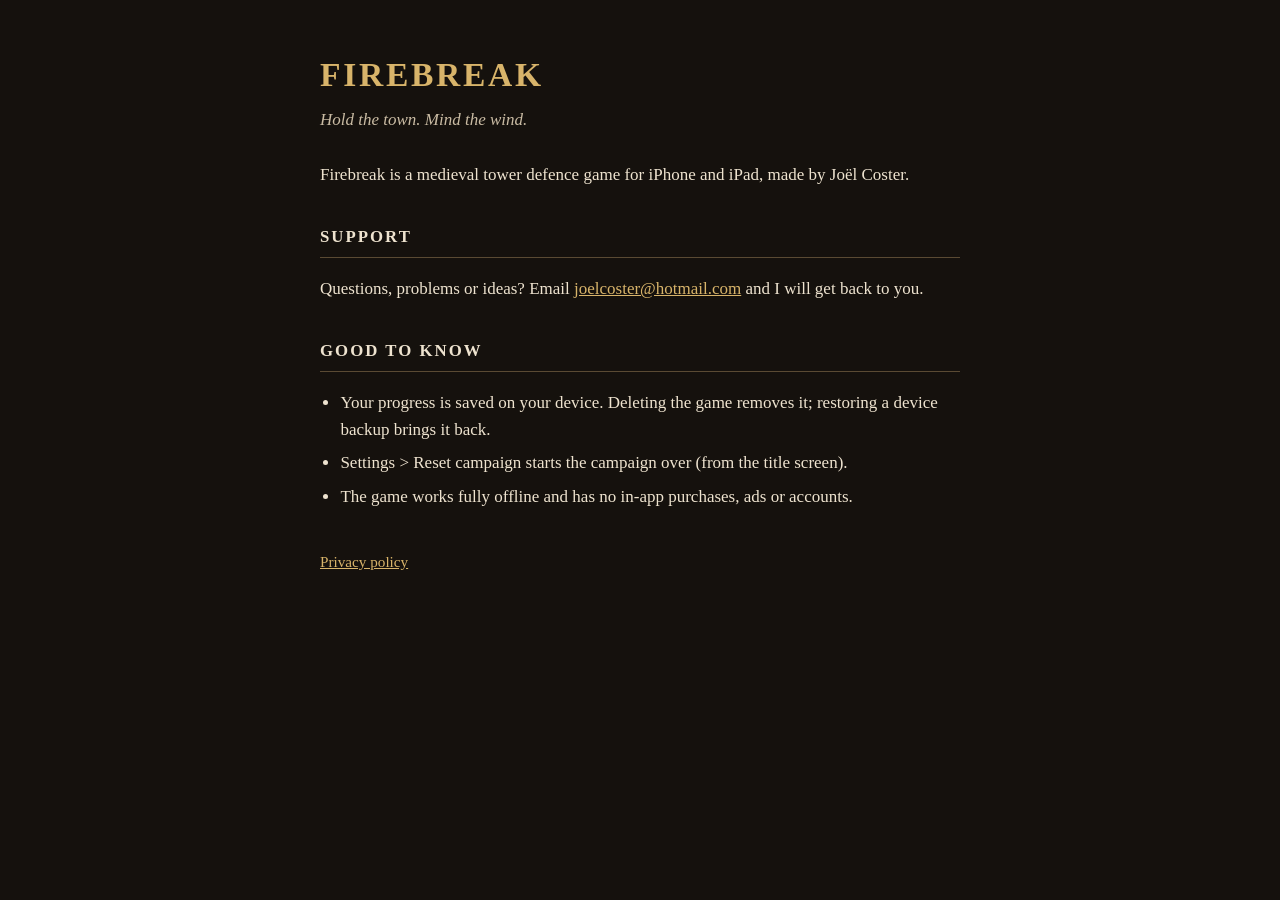
==== firebreak/index.html @ 7c2055fd "Firebreak support and privacy pages Co-Authored-By: Claude Opus 5.5 <noreply@anthropic.com>" ====
<!doctype html>
<html lang="en">
<head>
<meta charset="utf-8">
<meta name="viewport" content="width=device-width, initial-scale=1">
<title>Firebreak - Support</title>
<link rel="stylesheet" href="style.css">
</head>
<body>
<main>
<h1>Firebreak</h1>
<p class="tag">Hold the town. Mind the wind.</p>
<p>Firebreak is a medieval tower defence game for iPhone and iPad, made by Joël Coster.</p>

<h2>Support</h2>
<p>Questions, problems or ideas? Email <a href="mailto:joelcoster@hotmail.com">joelcoster@hotmail.com</a> and I will get back to you.</p>

<h2>Good to know</h2>
<ul>
<li>Your progress is saved on your device. Deleting the game removes it; restoring a device backup brings it back.</li>
<li>Settings &gt; Reset campaign starts the campaign over (from the title screen).</li>
<li>The game works fully offline and has no in-app purchases, ads or accounts.</li>
</ul>

<nav><a href="privacy.html">Privacy policy</a></nav>
</main>
</body>
</html>
---- firebreak/style.css ----
:root { --bg: #15110d; --panel: #1f1914; --text: #eee3cf; --soft: #c9bba3; --gilt: #d8b46a; --rule: #5a4a33; }
* { box-sizing: border-box; }
body { margin: 0; background: var(--bg); color: var(--text); font: 17px/1.6 Georgia, "Iowan Old Style", "Palatino Linotype", serif; }
main { max-width: 680px; margin: 0 auto; padding: 48px 20px 64px; }
h1 { font-size: 2.1rem; letter-spacing: 0.08em; text-transform: uppercase; color: var(--gilt); margin: 0 0 4px; }
.tag { color: var(--soft); margin: 0 0 28px; font-style: italic; }
h2 { font-size: 1.05rem; letter-spacing: 0.12em; text-transform: uppercase; color: var(--text); margin: 36px 0 8px; padding-bottom: 6px; border-bottom: 1px solid var(--rule); }
p, li { color: var(--text); }
ul { padding-left: 1.2em; }
li { margin: 6px 0; }
a { color: var(--gilt); }
.small { color: var(--soft); font-size: 0.9rem; }
nav { margin-top: 40px; font-size: 0.95rem; }
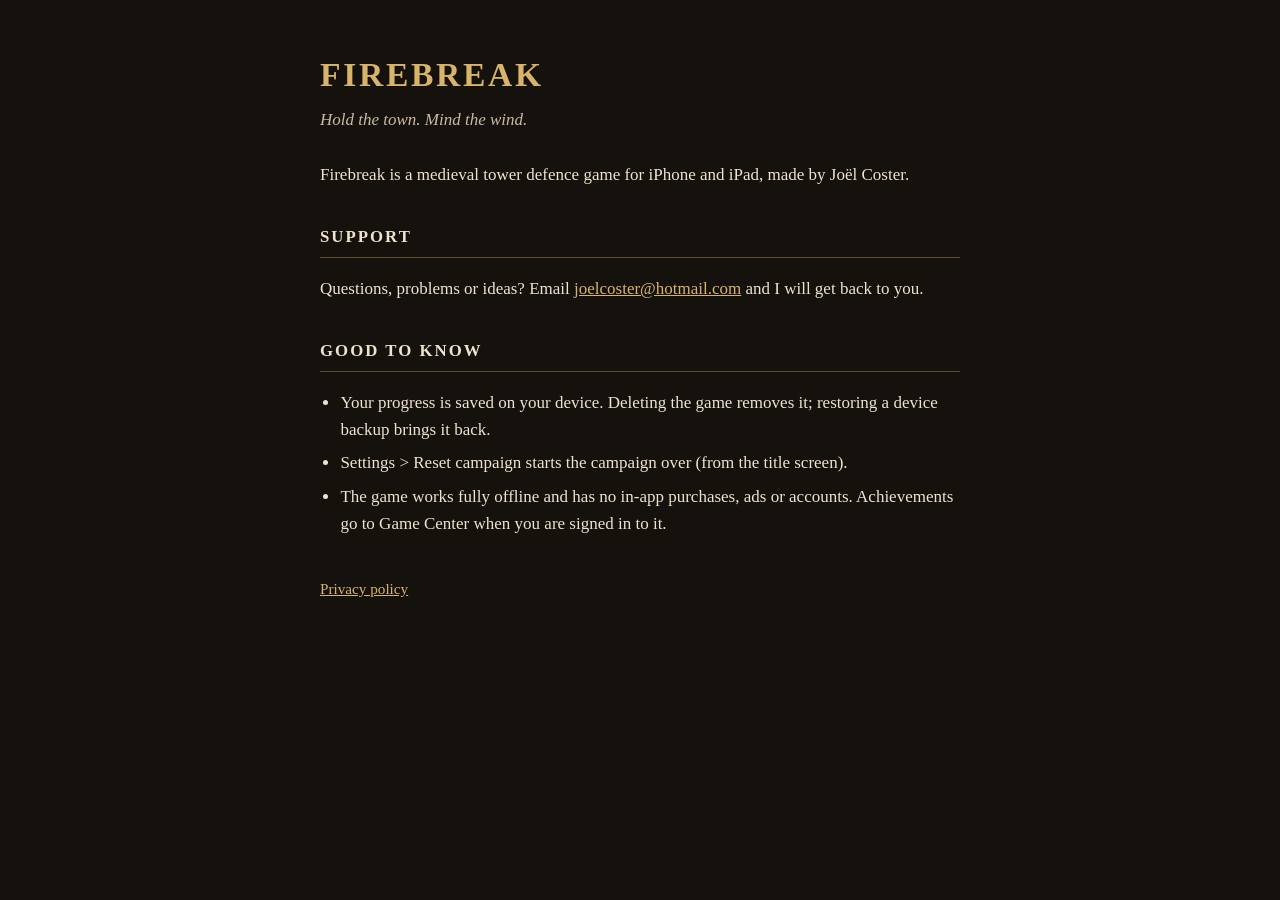
==== commit 01db5829: "Firebreak privacy: the game uses the internet only for Game Center Co-Authored-By: Claude Opus 5.5 <" ====
--- a/firebreak/index.html
+++ b/firebreak/index.html
@@ -19,7 +19,7 @@
 <ul>
 <li>Your progress is saved on your device. Deleting the game removes it; restoring a device backup brings it back.</li>
 <li>Settings &gt; Reset campaign starts the campaign over (from the title screen).</li>
-<li>The game works fully offline and has no in-app purchases, ads or accounts.</li>
+<li>The game works fully offline and has no in-app purchases, ads or accounts. Achievements go to Game Center when you are signed in to it.</li>
 </ul>
 
 <nav><a href="privacy.html">Privacy policy</a></nav>
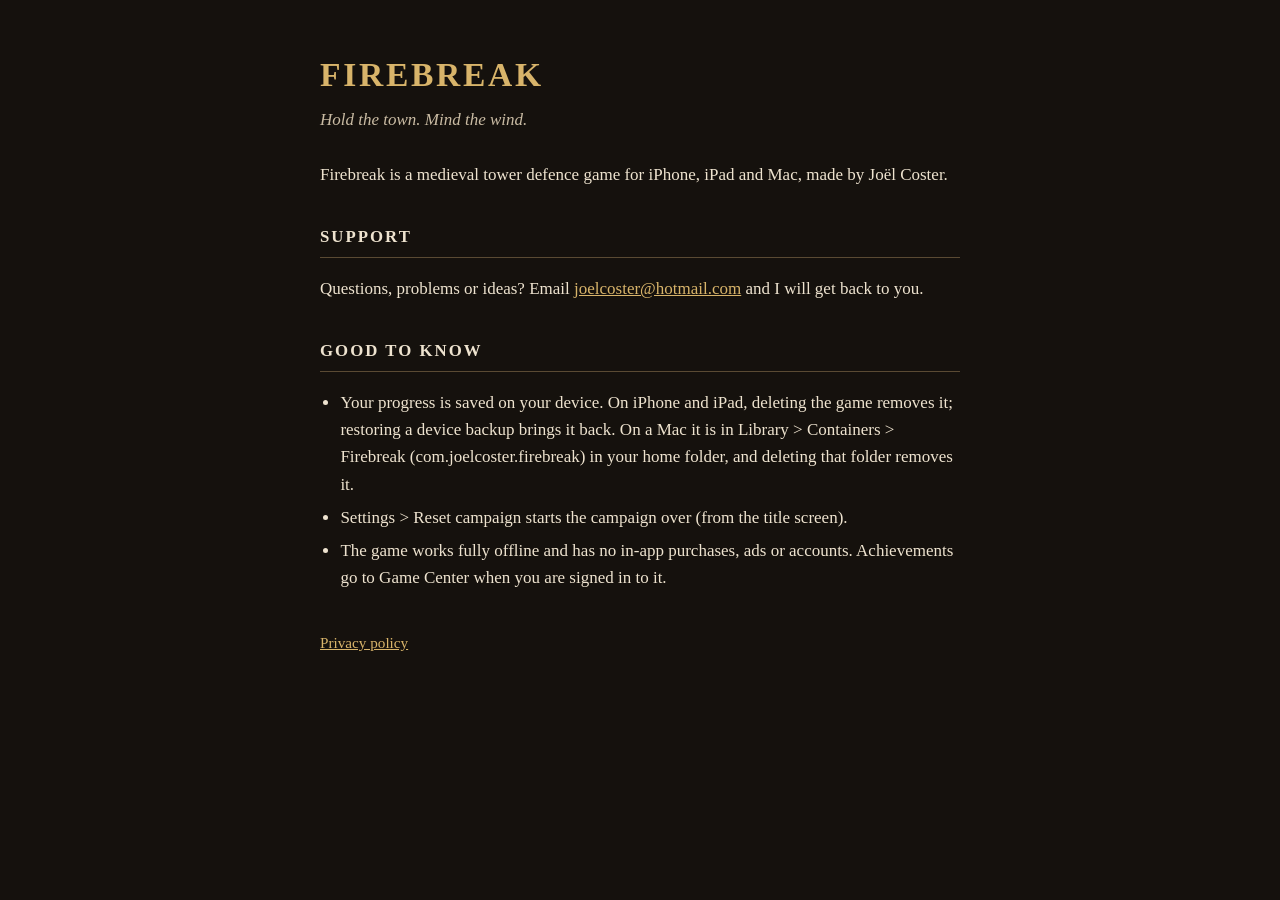
==== commit 866efa01: "Firebreak support page: for iPhone, iPad and Mac, and where a Mac keeps the save Co-Authored-By: Cla" ====
--- a/firebreak/index.html
+++ b/firebreak/index.html
@@ -10,14 +10,14 @@
 <main>
 <h1>Firebreak</h1>
 <p class="tag">Hold the town. Mind the wind.</p>
-<p>Firebreak is a medieval tower defence game for iPhone and iPad, made by Joël Coster.</p>
+<p>Firebreak is a medieval tower defence game for iPhone, iPad and Mac, made by Joël Coster.</p>
 
 <h2>Support</h2>
 <p>Questions, problems or ideas? Email <a href="mailto:joelcoster@hotmail.com">joelcoster@hotmail.com</a> and I will get back to you.</p>
 
 <h2>Good to know</h2>
 <ul>
-<li>Your progress is saved on your device. Deleting the game removes it; restoring a device backup brings it back.</li>
+<li>Your progress is saved on your device. On iPhone and iPad, deleting the game removes it; restoring a device backup brings it back. On a Mac it is in Library &gt; Containers &gt; Firebreak (com.joelcoster.firebreak) in your home folder, and deleting that folder removes it.</li>
 <li>Settings &gt; Reset campaign starts the campaign over (from the title screen).</li>
 <li>The game works fully offline and has no in-app purchases, ads or accounts. Achievements go to Game Center when you are signed in to it.</li>
 </ul>
